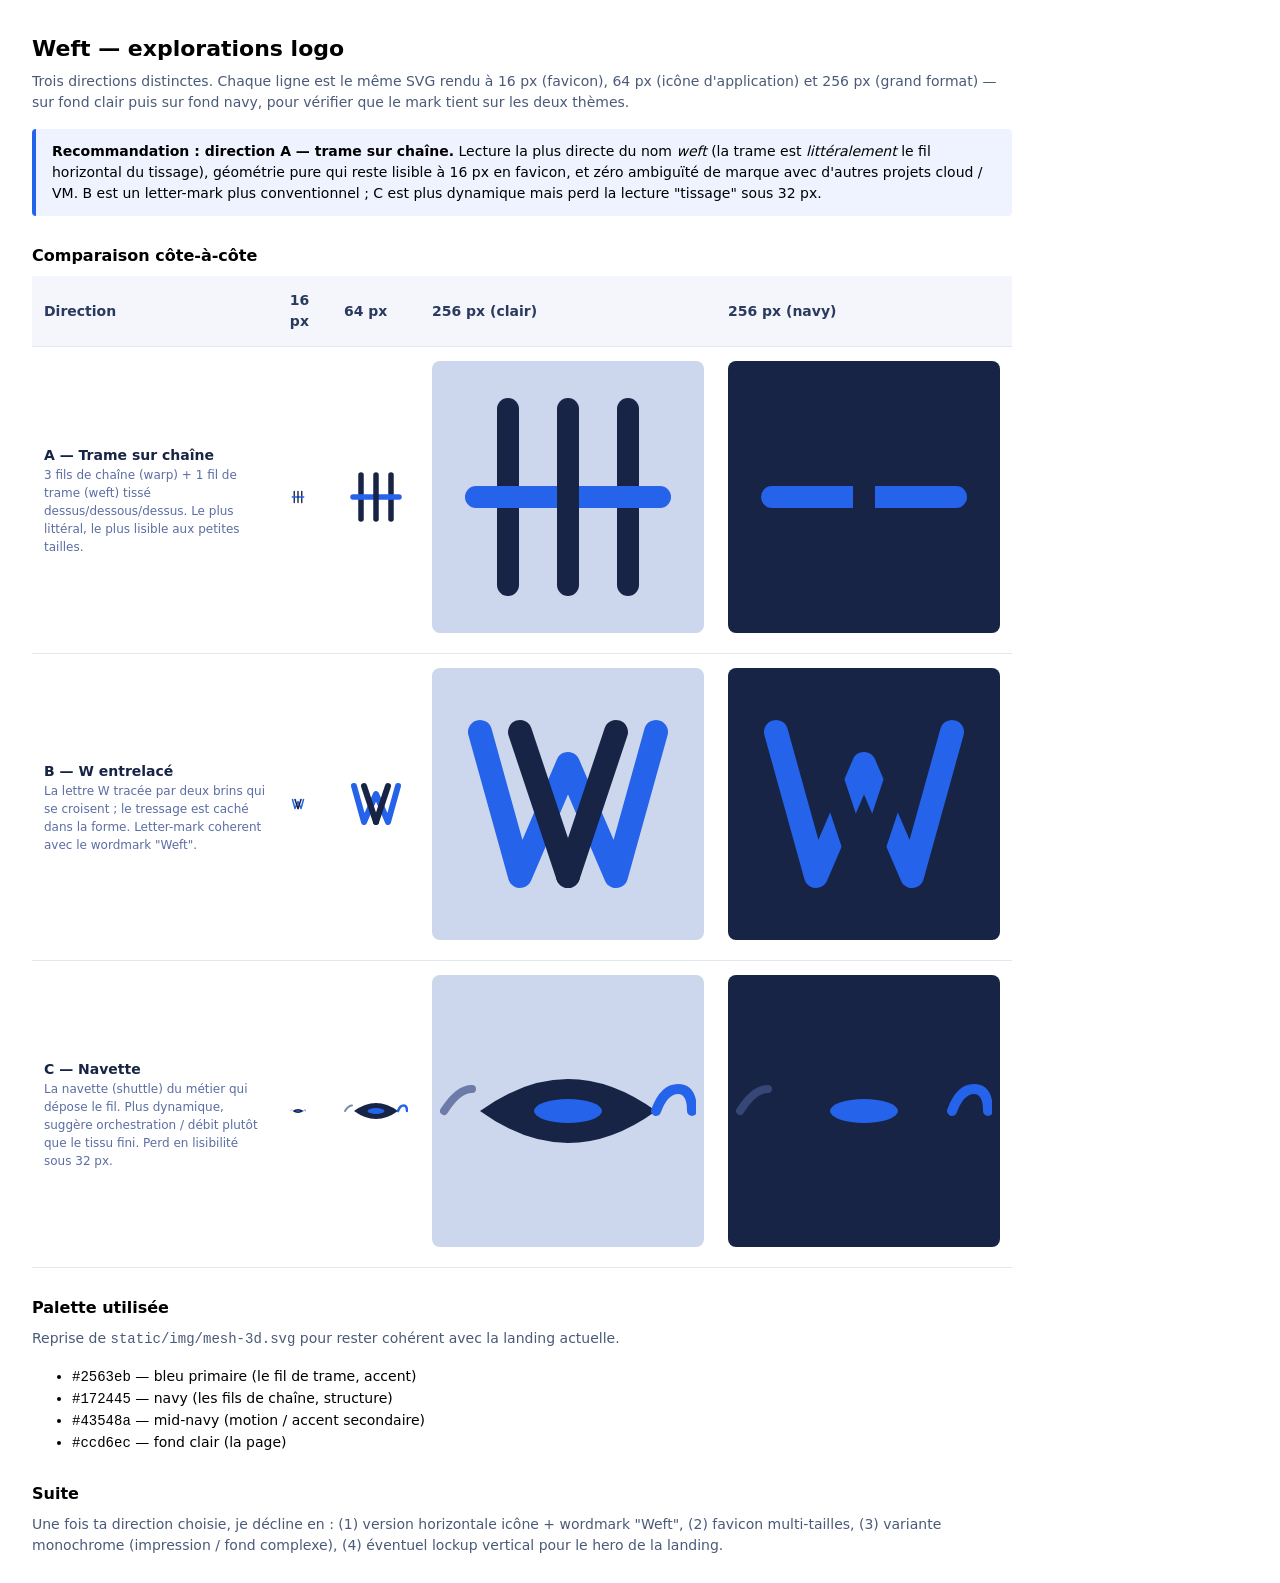
==== static/logo/index.html @ e02bcbfb "docs : reflect weft-network is real + deployable The earlier docs treated weft-network as forward-lo" ====
<!doctype html>
<html lang="fr">
<head>
  <meta charset="utf-8">
  <title>Weft — explorations logo</title>
  <style>
    :root { color-scheme: light dark; }
    body  { font: 14px/1.5 -apple-system, ui-sans-serif, system-ui, sans-serif;
            margin: 32px; max-width: 980px; }
    h1    { font-size: 22px; margin: 0 0 4px; }
    h2    { font-size: 16px; margin: 28px 0 8px; }
    p     { margin: 6px 0 16px; color: #4a5a78; }
    table { border-collapse: collapse; width: 100%; }
    th, td { text-align: left; padding: 14px 12px; border-bottom: 1px solid #e3e8f0;
             vertical-align: middle; }
    th    { font-weight: 600; color: #2a3a5e; background: #f4f6fc; }
    .size16  img { width: 16px;  height: 16px; }
    .size64  img { width: 64px;  height: 64px; }
    .size256 img { width: 256px; height: 256px; }
    .swatch  img { background: #ccd6ec; padding: 8px; border-radius: 8px; }
    .swatch-dark img { background: #172445; padding: 8px; border-radius: 8px; }
    .name { font-weight: 600; color: #172445; }
    .rationale { font-size: 12px; color: #5b6da3; max-width: 320px; }
    .rec  { background: #eef3ff; border-left: 4px solid #2563eb;
            padding: 12px 16px; border-radius: 4px; margin: 12px 0 24px; }
  </style>
</head>
<body>
  <h1>Weft — explorations logo</h1>
  <p>Trois directions distinctes. Chaque ligne est le même SVG rendu à 16 px (favicon), 64 px (icône d'application) et 256 px (grand format) — sur fond clair puis sur fond navy, pour vérifier que le mark tient sur les deux thèmes.</p>

  <div class="rec">
    <strong>Recommandation : direction A — trame sur chaîne.</strong> Lecture la plus directe du nom <em>weft</em> (la trame est <em>littéralement</em> le fil horizontal du tissage), géométrie pure qui reste lisible à 16 px en favicon, et zéro ambiguïté de marque avec d'autres projets cloud / VM. B est un letter-mark plus conventionnel ; C est plus dynamique mais perd la lecture "tissage" sous 32 px.
  </div>

  <h2>Comparaison côte-à-côte</h2>
  <table>
    <thead>
      <tr>
        <th>Direction</th>
        <th>16 px</th>
        <th>64 px</th>
        <th>256 px (clair)</th>
        <th>256 px (navy)</th>
      </tr>
    </thead>
    <tbody>
      <tr>
        <td>
          <div class="name">A — Trame sur chaîne</div>
          <div class="rationale">3 fils de chaîne (warp) + 1 fil de trame (weft) tissé dessus/dessous/dessus. Le plus littéral, le plus lisible aux petites tailles.</div>
        </td>
        <td class="size16"><img src="weft-A-weave.svg" alt=""></td>
        <td class="size64"><img src="weft-A-weave.svg" alt=""></td>
        <td class="size256 swatch"><img src="weft-A-weave.svg" alt=""></td>
        <td class="size256 swatch-dark"><img src="weft-A-weave.svg" alt=""></td>
      </tr>
      <tr>
        <td>
          <div class="name">B — W entrelacé</div>
          <div class="rationale">La lettre W tracée par deux brins qui se croisent ; le tressage est caché dans la forme. Letter-mark coherent avec le wordmark "Weft".</div>
        </td>
        <td class="size16"><img src="weft-B-woven-w.svg" alt=""></td>
        <td class="size64"><img src="weft-B-woven-w.svg" alt=""></td>
        <td class="size256 swatch"><img src="weft-B-woven-w.svg" alt=""></td>
        <td class="size256 swatch-dark"><img src="weft-B-woven-w.svg" alt=""></td>
      </tr>
      <tr>
        <td>
          <div class="name">C — Navette</div>
          <div class="rationale">La navette (shuttle) du métier qui dépose le fil. Plus dynamique, suggère orchestration / débit plutôt que le tissu fini. Perd en lisibilité sous 32 px.</div>
        </td>
        <td class="size16"><img src="weft-C-shuttle.svg" alt=""></td>
        <td class="size64"><img src="weft-C-shuttle.svg" alt=""></td>
        <td class="size256 swatch"><img src="weft-C-shuttle.svg" alt=""></td>
        <td class="size256 swatch-dark"><img src="weft-C-shuttle.svg" alt=""></td>
      </tr>
    </tbody>
  </table>

  <h2>Palette utilisée</h2>
  <p>Reprise de <code>static/img/mesh-3d.svg</code> pour rester cohérent avec la landing actuelle.</p>
  <ul>
    <li><code>#2563eb</code> — bleu primaire (le fil de trame, accent)</li>
    <li><code>#172445</code> — navy (les fils de chaîne, structure)</li>
    <li><code>#43548a</code> — mid-navy (motion / accent secondaire)</li>
    <li><code>#ccd6ec</code> — fond clair (la page)</li>
  </ul>

  <h2>Suite</h2>
  <p>Une fois ta direction choisie, je décline en : (1) version horizontale icône + wordmark "Weft", (2) favicon multi-tailles, (3) variante monochrome (impression / fond complexe), (4) éventuel lockup vertical pour le hero de la landing.</p>
</body>
</html>
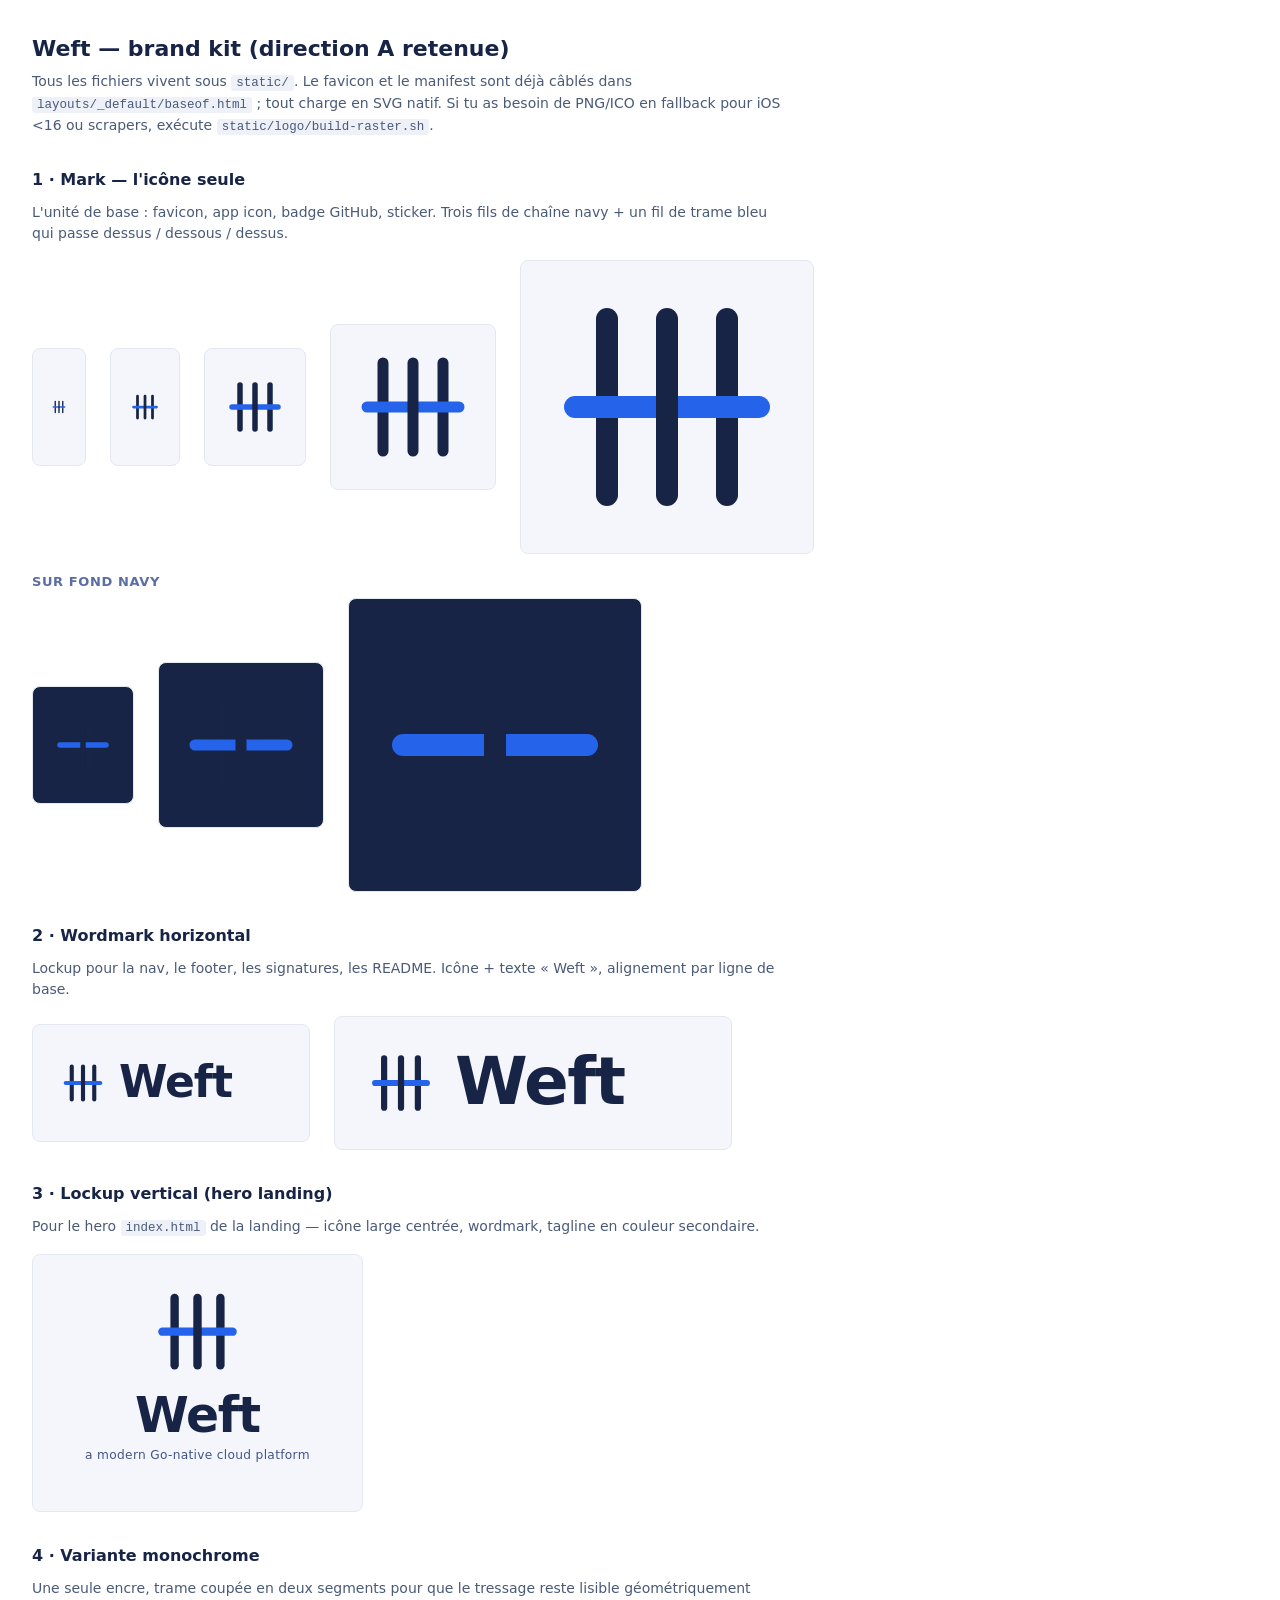
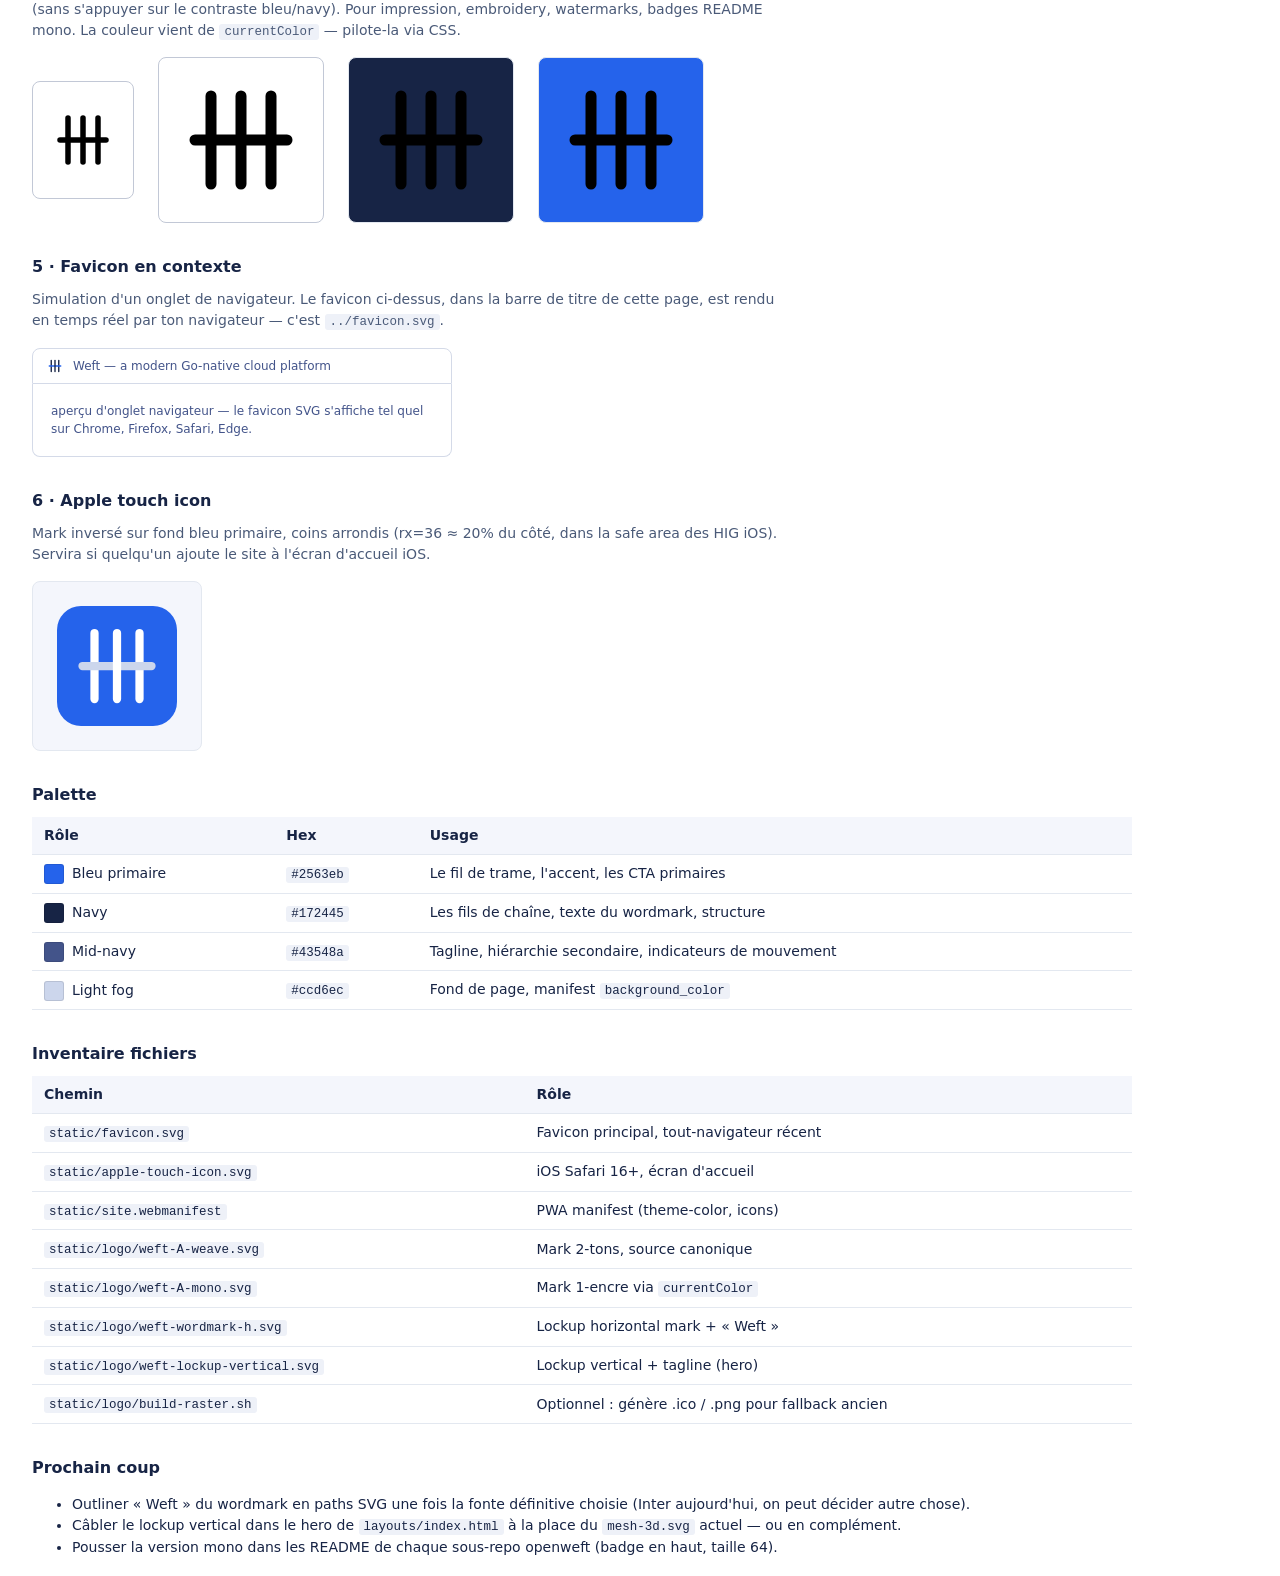
==== commit 3632bde7: "site : brand kit + hero video + scroll-reveal animations - direction A (woven warp/weft) shipped as " ====
--- a/static/logo/index.html
+++ b/static/logo/index.html
@@ -2,92 +2,133 @@
 <html lang="fr">
 <head>
   <meta charset="utf-8">
-  <title>Weft — explorations logo</title>
+  <title>Weft — brand kit</title>
+  <link rel="icon" type="image/svg+xml" href="../favicon.svg">
   <style>
     :root { color-scheme: light dark; }
     body  { font: 14px/1.5 -apple-system, ui-sans-serif, system-ui, sans-serif;
-            margin: 32px; max-width: 980px; }
+            margin: 32px; max-width: 1100px; color: #172445; }
     h1    { font-size: 22px; margin: 0 0 4px; }
-    h2    { font-size: 16px; margin: 28px 0 8px; }
-    p     { margin: 6px 0 16px; color: #4a5a78; }
+    h2    { font-size: 16px; margin: 32px 0 10px; }
+    h3    { font-size: 13px; margin: 18px 0 6px; text-transform: uppercase;
+            letter-spacing: 0.6px; color: #5b6da3; }
+    p     { margin: 6px 0 16px; color: #4a5a78; max-width: 760px; }
+    code  { background: #eef1f8; padding: 1px 5px; border-radius: 3px; font-size: 12.5px; }
+    .grid { display: grid; gap: 16px; }
+    .row  { display: flex; gap: 24px; align-items: center; flex-wrap: wrap; }
+    .card { background: #f4f6fc; border: 1px solid #e3e8f0; border-radius: 8px;
+            padding: 18px; display: inline-flex; align-items: center;
+            justify-content: center; min-height: 80px; }
+    .card.dark { background: #172445; }
+    .card.print { background: #fff; border-color: #c2c8d6; }
+    .size16  img { width: 16px; height: 16px; }
+    .size32  img { width: 32px; height: 32px; }
+    .size64  img { width: 64px; height: 64px; }
+    .size128 img { width: 128px; height: 128px; }
+    .size256 img { width: 256px; height: 256px; }
+    .wmark   img { height: 64px; }
+    .wmark-big img { height: 96px; }
+    .lockup  img { height: 220px; }
+    .ctx-tab { display: flex; align-items: center; gap: 10px;
+               background: #fff; border: 1px solid #d4dae8; border-radius: 8px 8px 0 0;
+               padding: 8px 14px; font-size: 12px; color: #43548a; }
+    .ctx-tab img { width: 16px; height: 16px; }
+    .ctx-content { background: #fff; border: 1px solid #d4dae8; border-top: 0;
+                   border-radius: 0 0 8px 8px; padding: 18px;
+                   color: #43548a; font-size: 12px; }
     table { border-collapse: collapse; width: 100%; }
-    th, td { text-align: left; padding: 14px 12px; border-bottom: 1px solid #e3e8f0;
-             vertical-align: middle; }
-    th    { font-weight: 600; color: #2a3a5e; background: #f4f6fc; }
-    .size16  img { width: 16px;  height: 16px; }
-    .size64  img { width: 64px;  height: 64px; }
-    .size256 img { width: 256px; height: 256px; }
-    .swatch  img { background: #ccd6ec; padding: 8px; border-radius: 8px; }
-    .swatch-dark img { background: #172445; padding: 8px; border-radius: 8px; }
-    .name { font-weight: 600; color: #172445; }
-    .rationale { font-size: 12px; color: #5b6da3; max-width: 320px; }
-    .rec  { background: #eef3ff; border-left: 4px solid #2563eb;
-            padding: 12px 16px; border-radius: 4px; margin: 12px 0 24px; }
+    th, td { text-align: left; padding: 8px 12px; border-bottom: 1px solid #e3e8f0; }
+    th { background: #f4f6fc; font-weight: 600; }
+    .swatch { display: inline-block; width: 18px; height: 18px; border-radius: 3px;
+              vertical-align: middle; margin-right: 8px; border: 1px solid rgba(0,0,0,0.1); }
   </style>
 </head>
 <body>
-  <h1>Weft — explorations logo</h1>
-  <p>Trois directions distinctes. Chaque ligne est le même SVG rendu à 16 px (favicon), 64 px (icône d'application) et 256 px (grand format) — sur fond clair puis sur fond navy, pour vérifier que le mark tient sur les deux thèmes.</p>
+  <h1>Weft — brand kit (direction A retenue)</h1>
+  <p>Tous les fichiers vivent sous <code>static/</code>. Le favicon et le manifest sont déjà câblés dans <code>layouts/_default/baseof.html</code> ; tout charge en SVG natif. Si tu as besoin de PNG/ICO en fallback pour iOS &lt;16 ou scrapers, exécute <code>static/logo/build-raster.sh</code>.</p>
 
-  <div class="rec">
-    <strong>Recommandation : direction A — trame sur chaîne.</strong> Lecture la plus directe du nom <em>weft</em> (la trame est <em>littéralement</em> le fil horizontal du tissage), géométrie pure qui reste lisible à 16 px en favicon, et zéro ambiguïté de marque avec d'autres projets cloud / VM. B est un letter-mark plus conventionnel ; C est plus dynamique mais perd la lecture "tissage" sous 32 px.
+  <h2>1 · Mark — l'icône seule</h2>
+  <p>L'unité de base : favicon, app icon, badge GitHub, sticker. Trois fils de chaîne navy + un fil de trame bleu qui passe dessus / dessous / dessus.</p>
+  <div class="row">
+    <div class="card size16"><img src="weft-A-weave.svg" alt=""></div>
+    <div class="card size32"><img src="weft-A-weave.svg" alt=""></div>
+    <div class="card size64"><img src="weft-A-weave.svg" alt=""></div>
+    <div class="card size128"><img src="weft-A-weave.svg" alt=""></div>
+    <div class="card size256"><img src="weft-A-weave.svg" alt=""></div>
+  </div>
+  <h3>Sur fond navy</h3>
+  <div class="row">
+    <div class="card dark size64"><img src="weft-A-weave.svg" alt=""></div>
+    <div class="card dark size128"><img src="weft-A-weave.svg" alt=""></div>
+    <div class="card dark size256"><img src="weft-A-weave.svg" alt=""></div>
   </div>
 
-  <h2>Comparaison côte-à-côte</h2>
+  <h2>2 · Wordmark horizontal</h2>
+  <p>Lockup pour la nav, le footer, les signatures, les README. Icône + texte « Weft », alignement par ligne de base.</p>
+  <div class="row">
+    <div class="card wmark"><img src="weft-wordmark-h.svg" alt="Weft"></div>
+    <div class="card wmark-big"><img src="weft-wordmark-h.svg" alt="Weft"></div>
+  </div>
+
+  <h2>3 · Lockup vertical (hero landing)</h2>
+  <p>Pour le hero <code>index.html</code> de la landing — icône large centrée, wordmark, tagline en couleur secondaire.</p>
+  <div class="row">
+    <div class="card lockup"><img src="weft-lockup-vertical.svg" alt="Weft — a modern Go-native cloud platform"></div>
+  </div>
+
+  <h2>4 · Variante monochrome</h2>
+  <p>Une seule encre, trame coupée en deux segments pour que le tressage reste lisible géométriquement (sans s'appuyer sur le contraste bleu/navy). Pour impression, embroidery, watermarks, badges README mono. La couleur vient de <code>currentColor</code> — pilote-la via CSS.</p>
+  <div class="row">
+    <div class="card print size64" style="color:#172445"><img src="weft-A-mono.svg" alt=""></div>
+    <div class="card print size128" style="color:#172445"><img src="weft-A-mono.svg" alt=""></div>
+    <div class="card dark size128" style="color:#ffffff"><img src="weft-A-mono.svg" alt=""></div>
+    <div class="card size128" style="background:#2563eb;color:#ffffff"><img src="weft-A-mono.svg" alt=""></div>
+  </div>
+
+  <h2>5 · Favicon en contexte</h2>
+  <p>Simulation d'un onglet de navigateur. Le favicon ci-dessus, dans la barre de titre de cette page, est rendu en temps réel par ton navigateur — c'est <code>../favicon.svg</code>.</p>
+  <div style="max-width:420px">
+    <div class="ctx-tab"><img src="../favicon.svg" alt=""> Weft — a modern Go-native cloud platform</div>
+    <div class="ctx-content">aperçu d'onglet navigateur — le favicon SVG s'affiche tel quel sur Chrome, Firefox, Safari, Edge.</div>
+  </div>
+
+  <h2>6 · Apple touch icon</h2>
+  <p>Mark inversé sur fond bleu primaire, coins arrondis (rx=36 ≈ 20% du côté, dans la safe area des HIG iOS). Servira si quelqu'un ajoute le site à l'écran d'accueil iOS.</p>
+  <div class="row">
+    <div class="card" style="padding:24px"><img src="../apple-touch-icon.svg" alt="" style="width:120px;height:120px"></div>
+  </div>
+
+  <h2>Palette</h2>
   <table>
-    <thead>
-      <tr>
-        <th>Direction</th>
-        <th>16 px</th>
-        <th>64 px</th>
-        <th>256 px (clair)</th>
-        <th>256 px (navy)</th>
-      </tr>
-    </thead>
+    <thead><tr><th>Rôle</th><th>Hex</th><th>Usage</th></tr></thead>
     <tbody>
-      <tr>
-        <td>
-          <div class="name">A — Trame sur chaîne</div>
-          <div class="rationale">3 fils de chaîne (warp) + 1 fil de trame (weft) tissé dessus/dessous/dessus. Le plus littéral, le plus lisible aux petites tailles.</div>
-        </td>
-        <td class="size16"><img src="weft-A-weave.svg" alt=""></td>
-        <td class="size64"><img src="weft-A-weave.svg" alt=""></td>
-        <td class="size256 swatch"><img src="weft-A-weave.svg" alt=""></td>
-        <td class="size256 swatch-dark"><img src="weft-A-weave.svg" alt=""></td>
-      </tr>
-      <tr>
-        <td>
-          <div class="name">B — W entrelacé</div>
-          <div class="rationale">La lettre W tracée par deux brins qui se croisent ; le tressage est caché dans la forme. Letter-mark coherent avec le wordmark "Weft".</div>
-        </td>
-        <td class="size16"><img src="weft-B-woven-w.svg" alt=""></td>
-        <td class="size64"><img src="weft-B-woven-w.svg" alt=""></td>
-        <td class="size256 swatch"><img src="weft-B-woven-w.svg" alt=""></td>
-        <td class="size256 swatch-dark"><img src="weft-B-woven-w.svg" alt=""></td>
-      </tr>
-      <tr>
-        <td>
-          <div class="name">C — Navette</div>
-          <div class="rationale">La navette (shuttle) du métier qui dépose le fil. Plus dynamique, suggère orchestration / débit plutôt que le tissu fini. Perd en lisibilité sous 32 px.</div>
-        </td>
-        <td class="size16"><img src="weft-C-shuttle.svg" alt=""></td>
-        <td class="size64"><img src="weft-C-shuttle.svg" alt=""></td>
-        <td class="size256 swatch"><img src="weft-C-shuttle.svg" alt=""></td>
-        <td class="size256 swatch-dark"><img src="weft-C-shuttle.svg" alt=""></td>
-      </tr>
+      <tr><td><span class="swatch" style="background:#2563eb"></span>Bleu primaire</td><td><code>#2563eb</code></td><td>Le fil de trame, l'accent, les CTA primaires</td></tr>
+      <tr><td><span class="swatch" style="background:#172445"></span>Navy</td><td><code>#172445</code></td><td>Les fils de chaîne, texte du wordmark, structure</td></tr>
+      <tr><td><span class="swatch" style="background:#43548a"></span>Mid-navy</td><td><code>#43548a</code></td><td>Tagline, hiérarchie secondaire, indicateurs de mouvement</td></tr>
+      <tr><td><span class="swatch" style="background:#ccd6ec"></span>Light fog</td><td><code>#ccd6ec</code></td><td>Fond de page, manifest <code>background_color</code></td></tr>
     </tbody>
   </table>
 
-  <h2>Palette utilisée</h2>
-  <p>Reprise de <code>static/img/mesh-3d.svg</code> pour rester cohérent avec la landing actuelle.</p>
+  <h2>Inventaire fichiers</h2>
+  <table>
+    <thead><tr><th>Chemin</th><th>Rôle</th></tr></thead>
+    <tbody>
+      <tr><td><code>static/favicon.svg</code></td><td>Favicon principal, tout-navigateur récent</td></tr>
+      <tr><td><code>static/apple-touch-icon.svg</code></td><td>iOS Safari 16+, écran d'accueil</td></tr>
+      <tr><td><code>static/site.webmanifest</code></td><td>PWA manifest (theme-color, icons)</td></tr>
+      <tr><td><code>static/logo/weft-A-weave.svg</code></td><td>Mark 2-tons, source canonique</td></tr>
+      <tr><td><code>static/logo/weft-A-mono.svg</code></td><td>Mark 1-encre via <code>currentColor</code></td></tr>
+      <tr><td><code>static/logo/weft-wordmark-h.svg</code></td><td>Lockup horizontal mark + « Weft »</td></tr>
+      <tr><td><code>static/logo/weft-lockup-vertical.svg</code></td><td>Lockup vertical + tagline (hero)</td></tr>
+      <tr><td><code>static/logo/build-raster.sh</code></td><td>Optionnel : génère .ico / .png pour fallback ancien</td></tr>
+    </tbody>
+  </table>
+
+  <h2>Prochain coup</h2>
   <ul>
-    <li><code>#2563eb</code> — bleu primaire (le fil de trame, accent)</li>
-    <li><code>#172445</code> — navy (les fils de chaîne, structure)</li>
-    <li><code>#43548a</code> — mid-navy (motion / accent secondaire)</li>
-    <li><code>#ccd6ec</code> — fond clair (la page)</li>
+    <li>Outliner « Weft » du wordmark en paths SVG une fois la fonte définitive choisie (Inter aujourd'hui, on peut décider autre chose).</li>
+    <li>Câbler le lockup vertical dans le hero de <code>layouts/index.html</code> à la place du <code>mesh-3d.svg</code> actuel — ou en complément.</li>
+    <li>Pousser la version mono dans les README de chaque sous-repo openweft (badge en haut, taille 64).</li>
   </ul>
-
-  <h2>Suite</h2>
-  <p>Une fois ta direction choisie, je décline en : (1) version horizontale icône + wordmark "Weft", (2) favicon multi-tailles, (3) variante monochrome (impression / fond complexe), (4) éventuel lockup vertical pour le hero de la landing.</p>
 </body>
 </html>
